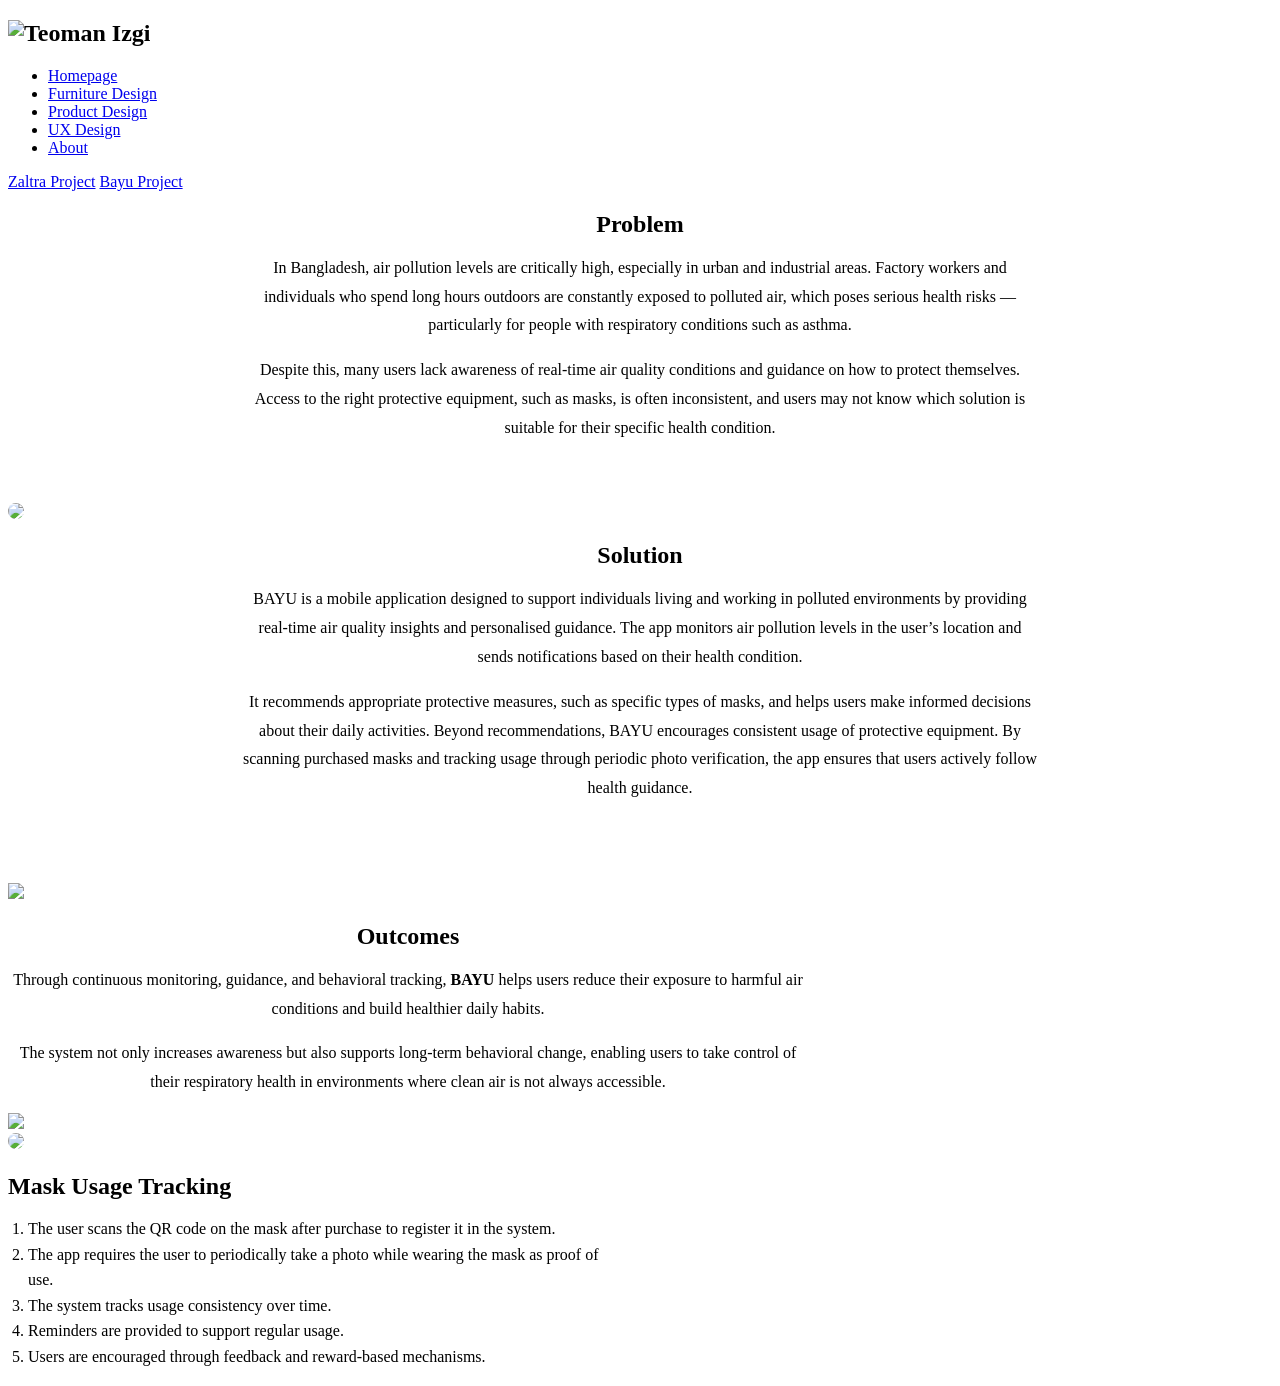
==== bayu.html @ 33c97164 "Add files via upload" ====
<!DOCTYPE html>
<html lang="tr">
<head>
  <meta charset="UTF-8">
  <meta name="viewport" content="width=device-width, initial-scale=1.0">
  <title>Bayu Project | UX Design</title>

  <link href="https://fonts.googleapis.com/css2?family=Inter:wght@300;400;600;800&display=swap" rel="stylesheet">
  <link rel="stylesheet" href="style.css">
</head>

<body>

  <!-- NAV -->
  <nav id="nav">
    <h1 class="logo">
    <img src="images/logo.png" alt="Teoman Izgi">
</h1>
    <ul>
      <li><a href="index.html">Homepage</a></li>
      <li><a href="furniture.html">Furniture Design</a></li>
      <li><a href="product.html">Product Design</a></li>
      <li class="active"><a href="uxdesign.html">UX Design</a></li>
      <li><a href="index.html#about">About</a></li>
    </ul>
  </nav>

  <section class="chair-wrapper">

    <!-- MENU -->
    <div class="chair-menu">
      <a href="zaltra.html">Zaltra Project</a>
<a href="bayu.html" class="active">Bayu Project</a>

    </div>

<div class="bayu-block">
      <!-- 1️⃣ FULL TEXT -->
      <div class="bayu-row bayu-row-full-text">
        <div class="box">
<div style="text-align: center; max-width: 800px; margin: 0 auto 60px auto;">
  
  <h2 style="margin-bottom: 15px;">Problem</h2>

  <p style="line-height: 1.8; margin-bottom: 12px;">
    In Bangladesh, air pollution levels are critically high, especially in urban and industrial areas. 
    Factory workers and individuals who spend long hours outdoors are constantly exposed to polluted air, 
    which poses serious health risks — particularly for people with respiratory conditions such as asthma.
  </p>

  <p style="line-height: 1.8;">
    Despite this, many users lack awareness of real-time air quality conditions and guidance on how to protect themselves. 
    Access to the right protective equipment, such as masks, is often inconsistent, and users may not know which solution 
    is suitable for their specific health condition.
  </p>

</div>
      </div>

      <!-- 2️⃣ IMAGE LEFT + TEXT RIGHT -->
      <div class="bayu-row bayu-row-mix">
        <img src="images/uxdesignbayu1.2.png" style="border-radius: 30px;">
        <div class="box">
<div style="text-align: center; max-width: 800px; margin: 0 auto 80px auto;">
  
  <h2 style="margin-bottom: 15px;">Solution</h2>

  <p style="line-height: 1.8; margin-bottom: 12px;">
    BAYU is a mobile application designed to support individuals living and working in polluted environments 
    by providing real-time air quality insights and personalised guidance. The app monitors air pollution levels 
    in the user’s location and sends notifications based on their health condition.
  </p>

  <p style="line-height: 1.8;">
    It recommends appropriate protective measures, such as specific types of masks, and helps users make informed 
    decisions about their daily activities. Beyond recommendations, BAYU encourages consistent usage of protective 
    equipment. By scanning purchased masks and tracking usage through periodic photo verification, the app ensures 
    that users actively follow health guidance.
  </p>

</div>
        </div>
      </div>

      <!-- 3️⃣ FULL IMAGE -->
      <div class="bayu-row bayu-row-full">
        <img src="images/uxdesignbayu1.1.jpeg">
      </div>

      <!-- 4️⃣ FULL TEXT -->
      <div class="bayu-row bayu-row-full-text">
        <div class="box">
<div style="text-align: center; max-width: 800px; margin: 0 ;">
  
  <h2 style="margin-bottom: 15px;">Outcomes</h2>

  <p style="line-height: 1.8; margin-bottom: 12px;">
    Through continuous monitoring, guidance, and behavioral tracking, <strong>BAYU</strong> helps users reduce their exposure 
    to harmful air conditions and build healthier daily habits.
  </p>

  <p style="line-height: 1.8;">
    The system not only increases awareness but also supports long-term behavioral change, enabling users to take control 
    of their respiratory health in environments where clean air is not always accessible.
  </p>

</div>
        </div>
      </div>

      <!-- 5️⃣ FULL IMAGE -->
      <div class="bayu-row bayu-row-full">
        <img src="images/uxdesignbayu1.3.jpg">
      </div>

      <!-- 6️⃣ IMAGE + TEXT -->
      <div class="bayu-row bayu-row-mix">
        <img src="images/uxdesignbayu1.4.jpeg" style="border-radius: 30px;">
        <div class="box">
<div style="text-align: left; max-width: 600px;">
  <h2 style="margin-bottom: 10px;">Mask Usage Tracking</h2>
  
  <ol style="padding-left: 20px; line-height: 1.6;">
    <li>The user scans the QR code on the mask after purchase to register it in the system.</li>
    <li>The app requires the user to periodically take a photo while wearing the mask as proof of use.</li>
    <li>The system tracks usage consistency over time.</li>
    <li>Reminders are provided to support regular usage.</li>
    <li>Users are encouraged through feedback and reward-based mechanisms.</li>
  </ol>
</div>
        </div>
      </div>

    </div>

  </section>

  <script src="script.js"></script>

</body>
</html>
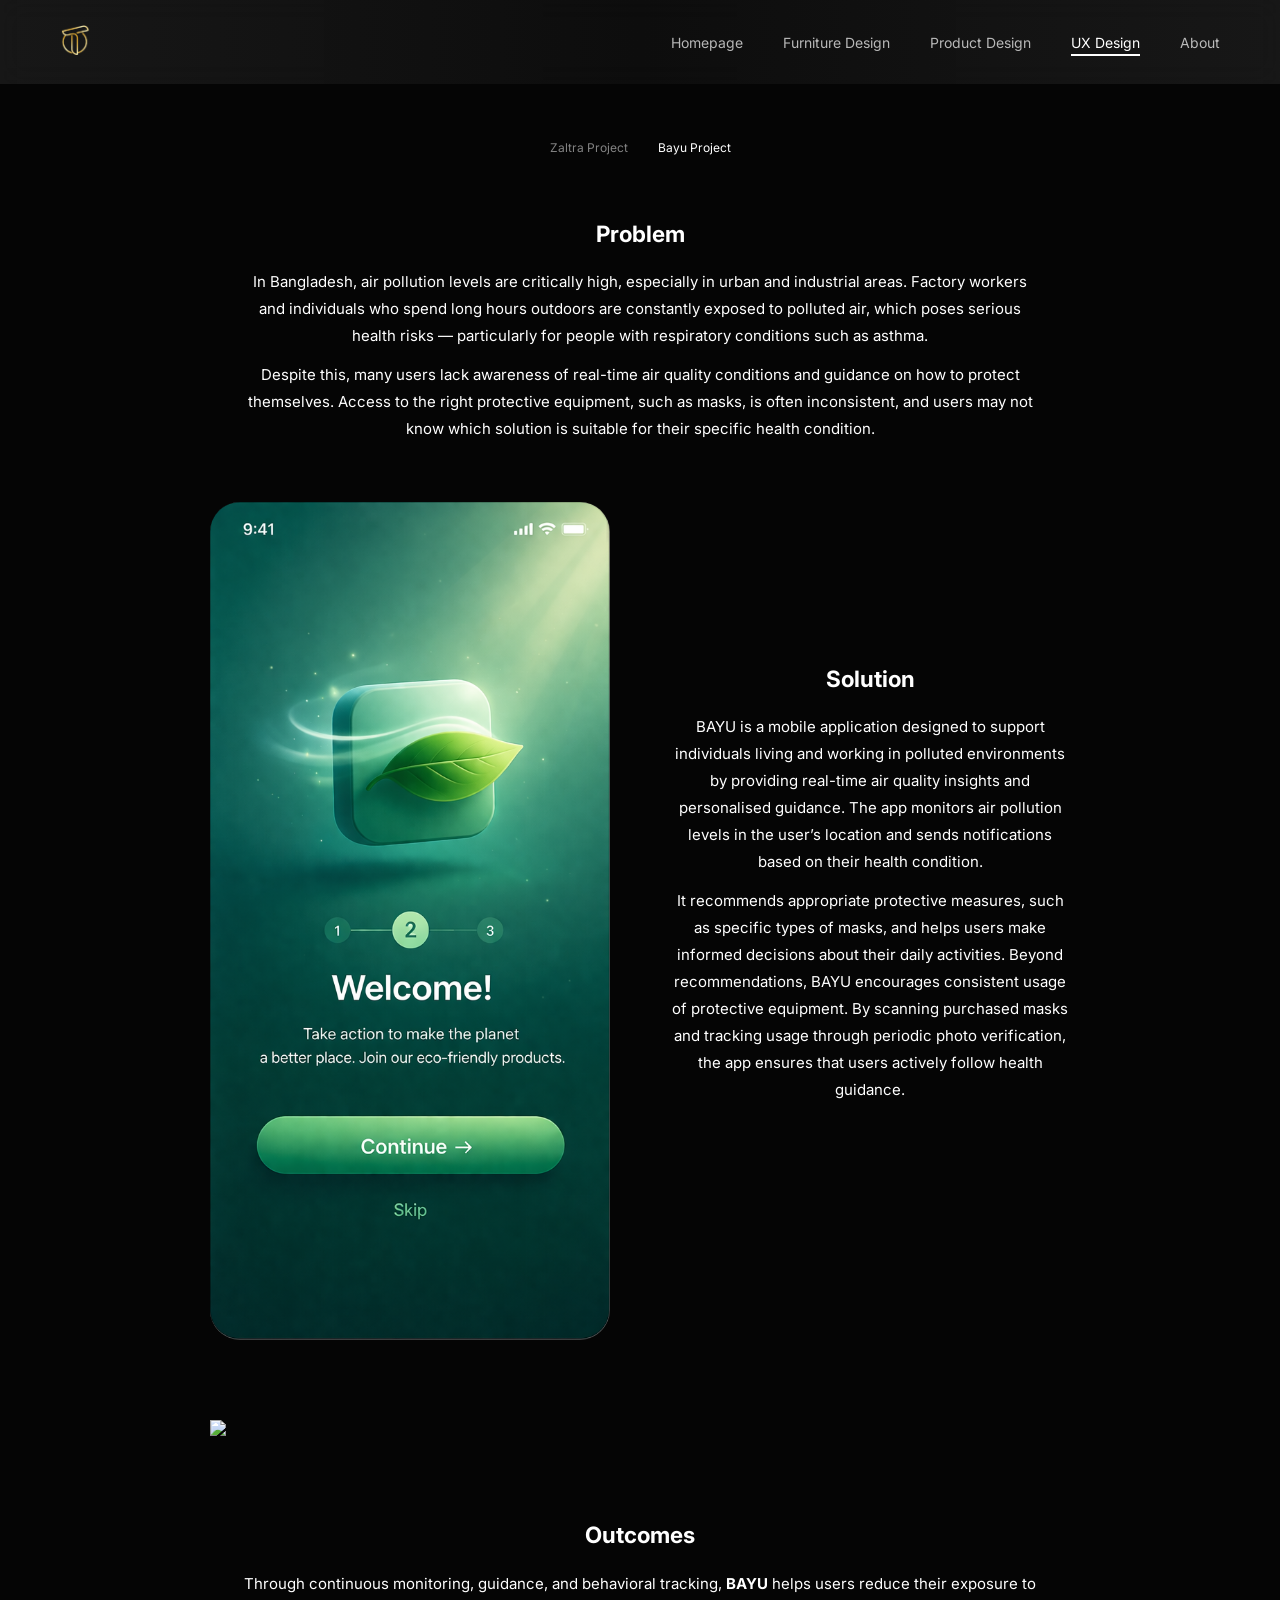
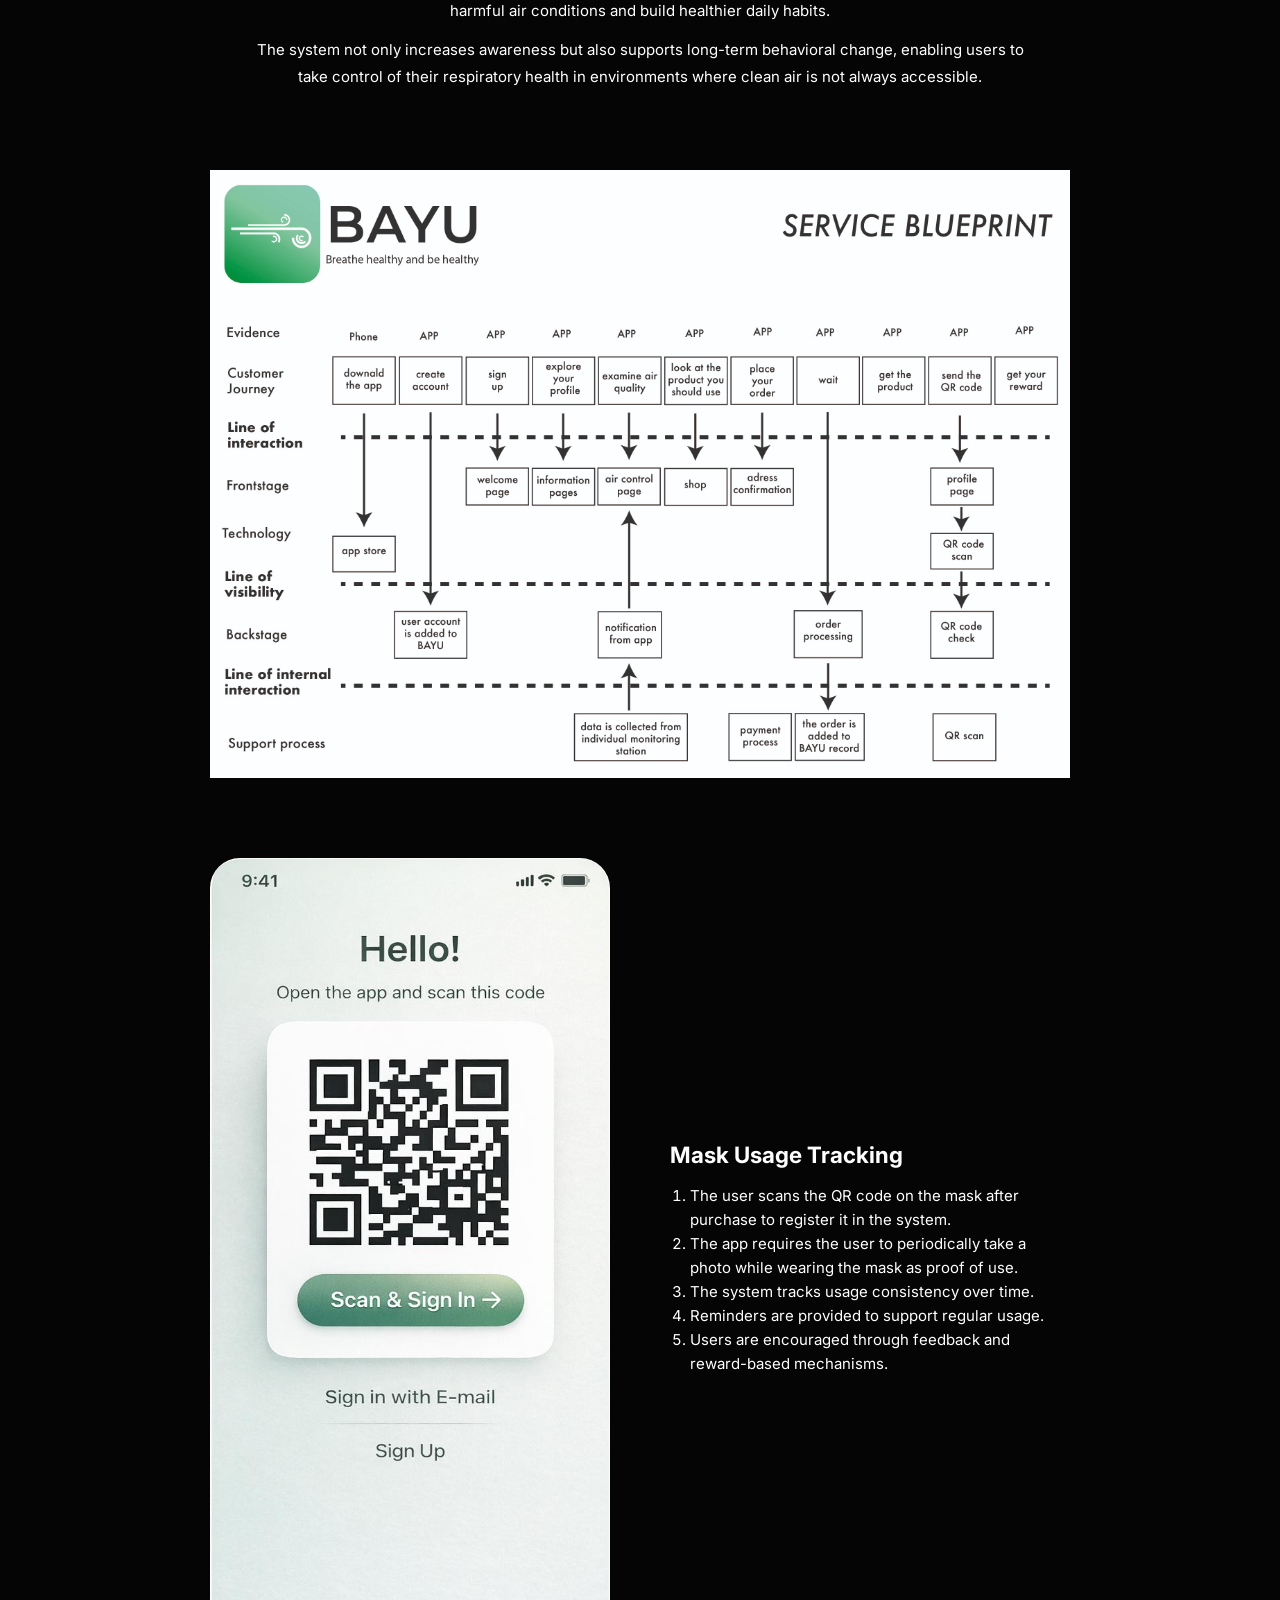
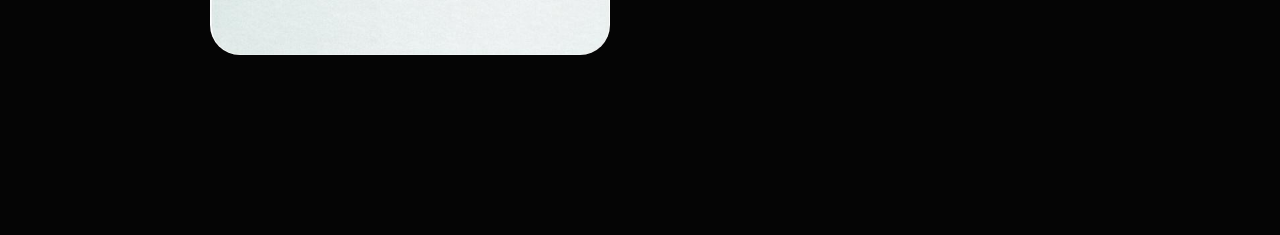
==== commit c58a34b2: "Update bayu.html" ====
--- a/bayu.html
+++ b/bayu.html
@@ -15,6 +15,11 @@
   <nav id="nav">
     <h1 class="logo">
     <img src="images/logo.png" alt="Teoman Izgi">
+      <div class="hamburger">
+  <span></span>
+  <span></span>
+  <span></span>
+</div>
 </h1>
     <ul>
       <li><a href="index.html">Homepage</a></li>
@@ -138,4 +143,4 @@
   <script src="script.js"></script>
 
 </body>
-</html>+</html>
--- a/style.css
+++ b/style.css
@@ -0,0 +1,1659 @@
+* { margin:0; padding:0; box-sizing:border-box; }
+
+body {
+  font-family: 'Inter', sans-serif;
+  background:#050505;
+  color:#fff;
+  overflow-x:hidden;
+}
+
+a { color:inherit; text-decoration:none; }
+
+/* NAV */
+nav {
+  position:fixed;
+  top:0;
+  width:100%;
+  display:flex;
+  justify-content:space-between;
+  align-items:center;
+  padding:25px 60px;
+  background:rgba(5,5,5,0.4);
+  backdrop-filter: blur(14px);
+  z-index:1000;
+  transition:0.3s;
+}
+
+nav.scrolled {
+  padding:15px 60px;
+  background:rgba(5,5,5,0.9);
+}
+
+nav h1 {
+  font-weight:800;
+  letter-spacing:2px;
+  font-size:18px;
+}
+
+nav ul {
+  display:flex;
+  gap:40px;
+  list-style:none;
+}
+
+nav li {
+  font-size:14px;
+  opacity:0.7;
+  cursor:pointer;
+  position:relative;
+}
+
+nav li::after {
+  content:'';
+  position:absolute;
+  width:0;
+  height:2px;
+  bottom:-5px;
+  left:0;
+  background:#fff;
+  transition:0.3s;
+}
+
+nav li:hover {
+  opacity:1;
+}
+
+nav li:hover::after {
+  width:100%;
+}
+
+
+
+/* NAV */
+nav {
+  position:fixed;
+  top:0;
+  width:100%;
+  display:flex;
+  justify-content:space-between;
+  align-items:center;
+  padding:25px 60px;
+
+  /* 🔥 BURASI ÖNEMLİ */
+  background: linear-gradient(
+    to right,
+    rgba(80,80,80,0.25),
+    rgba(20,20,20,0.55),
+    rgba(80,80,80,0.25)
+  );
+
+  backdrop-filter: blur(14px);
+
+  z-index:1000;
+  transition:0.3s;
+}
+
+nav.scrolled {
+  padding:15px 60px;
+
+  background: linear-gradient(
+    to right,
+    rgba(40,40,40,0.6),
+    rgba(10,10,10,0.9),
+    rgba(40,40,40,0.6)
+  );
+}
+/* HERO */
+.hero {
+  height:100vh;
+  position:relative;
+  overflow:hidden;
+}
+
+.slide {
+  position:absolute;
+  width:100%;
+  height:100%;
+  background-size:cover;
+  background-position:center;
+  opacity:0;
+  transform:scale(1.1);
+  transition:1.5s ease;
+}
+
+.slide.active {
+  opacity:1;
+  transform:scale(1);
+}
+
+.overlay {
+  position:absolute;
+  width:100%;
+  height:100%;
+  background:linear-gradient(180deg, rgba(0,0,0,0.2), rgba(0,0,0,0.85));
+  z-index:2;
+}
+
+.hero-content {
+  position:absolute;
+  top:50%;
+  left:50%;
+  transform:translate(-50%, -50%);
+  text-align:center;
+  z-index:5;
+}
+
+.hero-content h1 {
+  font-size:72px;
+  font-weight:800;
+  letter-spacing:6px;
+  margin-bottom:20px;
+  opacity:0;
+  transform:translateY(20px);
+  animation:fadeUp 1.5s forwards 0.5s;
+}
+
+.hero-content p {
+  font-size:16px;
+  letter-spacing:2px;
+  opacity:0;
+  transform:translateY(20px);
+  animation:fadeUp 1.5s forwards 1s;
+}
+
+@keyframes fadeUp {
+  to {
+    opacity:1;
+    transform:translateY(0);
+  }
+}
+
+
+/* =========================
+   ABOUT PREMIUM
+========================= */
+
+/* ABOUT GENEL */
+.about {
+  padding:100px 60px;
+  text-align:center; /* 🔥 her şey ortalı hisseder */
+}
+
+/* BAŞLIK */
+.about-title {
+  font-size:32px;
+  margin-bottom:60px;
+}
+
+/* TOP CONTAINER */
+.about-top {
+  display:grid;
+  grid-template-columns:380px 1fr;
+  gap:60px;
+
+  max-width:1100px;
+  margin:0 auto; /* 🔥 ortala */
+  text-align:left; /* sadece içerik düzgün okunsun */
+}
+
+/* FOTO */
+.about-image img {
+  width:100%;
+  height:280px;
+  object-fit:cover;
+  border-radius:16px;
+}
+
+/* TEXT */
+.about-text p {
+  margin-bottom:20px;
+  line-height:1.8;
+  opacity:0.8;
+}
+
+/* ALT TEXT */
+.about-bottom {
+  max-width:1100px;   /* 🔥 üst blokla aynı hizaya getirir */
+  margin:40px auto 0; /* 🔥 ortala + spacing */
+  text-align:left;
+}
+
+.about-bottom p {
+  margin-bottom:20px;
+  line-height:1.8;
+  opacity:0.8;
+}
+/* SKILLS */
+.about-skills {
+  display:grid;
+  grid-template-columns:repeat(3,1fr);
+  gap:40px;
+  margin-top:80px;
+  max-width:1100px;
+  margin-left:auto;
+  margin-right:auto;
+}
+
+/* BOX */
+.skill-box {
+  border-top:1px solid rgba(255,255,255,0.2);
+  padding-top:20px;
+}
+
+.skill-box h3 {
+  margin-bottom:15px;
+  font-size:16px;
+  letter-spacing:1px;
+}
+
+.skill-box p {
+  opacity:0.7;
+  margin-bottom:8px;
+  font-size:14px;
+}
+
+
+/* PROJECTS */
+.projects {
+  padding:80px 60px;
+}
+
+.projects h2 {
+  text-align:center;
+  margin-bottom:80px;
+  font-size:30px;
+}
+
+.grid {
+  display:grid;
+  grid-template-columns:repeat(auto-fit,minmax(280px,1fr));
+  gap:40px;
+}
+
+.card {
+  position:relative;
+  border-radius:24px;
+  overflow:hidden;
+  cursor:pointer;
+}
+
+.card img {
+  width:100%;
+  height:350px;
+  object-fit:cover;
+  transition:0.6s;
+}
+
+.card:hover img {
+  transform:scale(1.1);
+  filter:brightness(0.6);
+}
+
+.card-content {
+  position:absolute;
+  bottom:20px;
+  left:20px;
+  opacity:0;
+  transform:translateY(20px);
+  transition:0.5s;
+}
+
+.card:hover .card-content {
+  opacity:1;
+  transform:translateY(0);
+}
+
+.card-content h3 {
+  font-size:20px;
+}
+
+/* =========================
+   FURNITURE PAGE ONLY
+========================= */
+
+.furniture-title {
+  padding-top:140px;
+  text-align:center;
+}
+
+.furniture-title h2 {
+  font-size:66px;
+  letter-spacing:2px;
+}
+
+/* GRID CENTER */
+.furniture-projects {
+  padding:80px 40px 120px;
+  max-width:1600px;
+  margin:auto;
+}
+
+/* 4 COLUMN */
+.furniture-grid {
+  display:grid;
+  grid-template-columns:repeat(4,1fr);
+  gap:50px;
+}
+
+/* CARD */
+.furniture-card {
+  position:relative;
+  overflow:hidden;
+  border-radius:16px;
+  cursor:pointer;
+}
+
+/* LONG IMAGE */
+.furniture-card img {
+  width:100%;
+  height:500px;
+  object-fit:cover;
+  transition:0.6s;
+}
+
+/* HOVER */
+.furniture-card:hover img {
+  transform:scale(1.1);
+  filter:brightness(0.6);
+}
+
+/* TEXT */
+.furniture-card .card-content {
+  position:absolute;
+  bottom:20px;
+  left:20px;
+  opacity:0;
+  transform:translateY(20px);
+  transition:0.5s;
+}
+
+.furniture-card:hover .card-content {
+  opacity:1;
+  transform:translateY(0);
+}
+
+.furniture-card h3 {
+  font-size:30px;
+  font-weight:600;
+  letter-spacing:1px;
+}
+
+/* =========================
+   ACTIVE MENU FIX
+========================= */
+
+nav li.active {
+  opacity:1;
+}
+
+nav li.active::after {
+  width:100%;
+}
+
+/* =========================
+   CHAIR PAGE FULL
+========================= */
+
+.chair-wrapper {
+  max-width:900px;
+  margin:auto;
+  padding:140px 20px 100px;
+}
+
+/* MENU */
+.chair-menu {
+  display:flex;
+  justify-content:center;  /* 🔥 ortala */
+  gap:30px;                /* 🔥 aralarındaki mesafe */
+  margin-bottom:60px;
+}
+
+.chair-menu a {
+  font-size:12px;
+  opacity:0.5;
+  text-decoration:none;
+  color:#fff;
+  transition:0.3s;
+}
+
+.chair-menu a:hover {
+  opacity:1;
+}
+
+.chair-menu a.active {
+  opacity:1;
+}
+
+/* TITLE */
+.design-title {
+  font-size:18px;
+  margin-bottom:25px;
+  letter-spacing:1px;
+}
+
+/* ROW GENEL */
+.row {
+  display:grid;
+  grid-template-columns:1fr 1fr;
+  gap:20px;
+  margin-bottom:20px;
+}
+
+/* IMAGE */
+.row img {
+  width:100%;
+  aspect-ratio:4/5;
+  object-fit:cover;
+}
+
+/* TEXT (BOX KALDIRILMIŞ HAL) */
+.box {
+  padding: 0;
+  font-size: 15px;
+  line-height: 1.7;
+  display: flex;
+
+  justify-content: center;   /* yatay ortalama */
+  align-items: center;       /* dikey ortalama */
+
+  text-align: center;        /* text ortalama */
+}
+
+/* ALT TEXT ROW FIX */
+.row-text {
+  display:grid;
+  grid-template-columns:1fr 1fr;
+  gap:20px;
+  align-items:stretch;
+}
+
+.row-text .box {
+  height:100%;
+}
+
+/* DIVIDER */
+.divider {
+  height:1px;
+  background:rgba(255,255,255,0.1);
+  margin:40px 0;
+}
+
+/* =========================
+   SPEEDSENSE LAYOUT
+========================= */
+
+/* FULL TEXT */
+.row-full-text {
+  display:block;
+  margin-bottom:20px;
+}
+
+.row-full-text .box {
+  width:100%;
+}
+
+/* FULL IMAGE */
+.row-full {
+  display:block;
+  margin:20px 0;
+}
+
+.row-full img {
+  width:100%;
+  aspect-ratio:16/9;
+  object-fit:cover;
+}
+
+
+/* =========================
+   PLANTER LAYOUT
+========================= */
+
+/* FULL TEXT */
+.row-full-text {
+  display:block;
+  margin-bottom:20px;
+}
+
+.row-full-text .box {
+  width:100%;
+}
+
+
+/* UX SAYFASI - ORTALI 2 KART */
+.uxdesign-page .furniture-grid {
+    
+  display:grid;
+  grid-template-columns:repeat(2, minmax(300px, 700px)); /* 🔥 2 kart */
+  justify-content:center; /* 🔥 ortala */
+  gap:40px;
+}
+
+/* =========================
+   UX CASE MIX LAYOUT
+========================= */
+
+/* IMAGE + TEXT */
+.row-mix {
+  display:grid;
+  grid-template-columns:1fr 1fr;
+  gap:20px;
+  margin-bottom:20px;
+}
+
+.row-mix img {
+  width:100%;
+  aspect-ratio:4/5;
+  object-fit:cover;
+}
+
+/* CONTACT */
+.contact {
+  padding:80px 60px 100px;
+  text-align:center;
+}
+
+.contact h2 {
+  margin-bottom:60px;
+  font-size:30px;
+}
+
+.contact-grid {
+  display:grid;
+  grid-template-columns:repeat(4,1fr); /* 🔥 sabit 4 kolon */
+  gap:40px;
+  max-width:1200px;
+  margin:auto;
+}
+
+.contact-box {
+  padding:20px;
+  border:1px solid rgba(255,255,255,0.1);
+}
+
+.contact-box p:first-child {
+  opacity:0.6;
+  margin-bottom:10px;
+}
+.contact-box a {
+  color:#fff;
+  text-decoration:none;
+  opacity:0.8;
+  transition:0.3s;
+}
+
+.contact-box a:hover {
+  opacity:1;
+}
+
+html {
+  scroll-behavior: smooth;
+}
+
+#about {
+  scroll-margin-top: 20vh;
+}
+
+#lighting02 {
+  scroll-margin-top: 20vh;
+}
+
+/* LOGO */
+.logo img {
+  height:30px;      /* 🔥 ideal başlangıç */
+  width:auto;
+  object-fit:contain;
+  transition:0.3s;
+}
+
+.logo:hover img {
+  opacity:0.8;
+}
+
+/* =========================
+   ZALTRA PAGE (ISOLATED)
+========================= */
+
+/* tüm görseller */
+.zaltra-block img {
+  width: 100%;
+  height: auto;
+  display: block;
+
+  /* 🔥 eski sistemi override */
+  aspect-ratio: auto !important;
+  object-fit: contain !important;
+}
+
+/* ROW spacing */
+.zaltra-row {
+  margin-bottom: 80px;
+}
+
+/* TEXT FULL */
+.zaltra-row-full-text {
+  display: block;
+}
+
+.zaltra-row-full-text .box {
+  width: 100%;
+}
+
+/* IMAGE + TEXT */
+.zaltra-row-mix {
+  display: grid;
+  grid-template-columns: 1fr 1fr;
+  gap: 60px;
+  align-items: center;
+}
+
+/* FULL IMAGE */
+.zaltra-row-full img {
+  width: 100%;
+  height: auto;
+}
+
+/* MOBILE */
+@media (max-width: 768px) {
+  .zaltra-row-mix {
+    grid-template-columns: 1fr;
+  }
+}
+/* =========================
+   BAYU PAGE FIX
+========================= */
+
+.bayu-block img {
+  width: 100%;
+  height: auto;
+  display: block;
+
+  /* 🔥 CRITICAL FIX */
+  aspect-ratio: auto !important;
+  object-fit: contain !important;
+}
+
+/* spacing */
+.bayu-row {
+  margin-bottom: 80px;
+}
+
+/* TEXT */
+.bayu-row-full-text {
+  display: block;
+}
+
+.bayu-row-full-text .box {
+  width: 100%;
+  text-align: left;
+  align-items: flex-start;
+}
+
+/* MIX (image + text) */
+.bayu-row-mix {
+  display: grid;
+  grid-template-columns: 1fr 1fr;
+  gap: 60px;
+  align-items: center;
+}
+
+/* FULL IMAGE */
+.bayu-row-full img {
+  width: 100%;
+  height: auto;
+}
+/* MOBILE */
+@media (max-width: 768px) {
+  .bayu-row-mix {
+    grid-template-columns: 1fr;
+  }
+}
+
+/* =========================
+   FINAL MOBILE (HAMBURGER)
+   desktop'a dokunmaz
+========================= */
+
+@media (max-width: 768px) {
+
+  /* NAV */
+  nav {
+    position: relative;
+    padding: 15px 20px;
+  }
+
+  /* HAMBURGER ICON */
+  nav::after {
+    content: "☰";
+    font-size: 22px;
+    position: absolute;
+    right: 20px;
+    top: 50%;
+    transform: translateY(-50%);
+    cursor: pointer;
+  }
+
+  /* MENU HIDDEN */
+  nav ul {
+    position: absolute;
+    top: 70px;
+    right: 20px;
+
+    display: none;
+    flex-direction: column;
+    gap: 15px;
+
+    background: rgba(20,20,20,0.95);
+    backdrop-filter: blur(20px);
+
+    padding: 20px;
+    border-radius: 12px;
+  }
+
+  * { margin:0; padding:0; box-sizing:border-box; }
+
+body {
+  font-family: 'Inter', sans-serif;
+  background:#050505;
+  color:#fff;
+  overflow-x:hidden;
+}
+
+a { color:inherit; text-decoration:none; }
+
+/* NAV */
+nav {
+  position:fixed;
+  top:0;
+  width:100%;
+  display:flex;
+  justify-content:space-between;
+  align-items:center;
+  padding:25px 60px;
+  background:rgba(5,5,5,0.4);
+  backdrop-filter: blur(14px);
+  z-index:1000;
+  transition:0.3s;
+}
+
+nav.scrolled {
+  padding:15px 60px;
+  background:rgba(5,5,5,0.9);
+}
+
+nav h1 {
+  font-weight:800;
+  letter-spacing:2px;
+  font-size:18px;
+}
+
+nav ul {
+  display:flex;
+  gap:40px;
+  list-style:none;
+}
+
+nav li {
+  font-size:14px;
+  opacity:0.7;
+  cursor:pointer;
+  position:relative;
+}
+
+nav li::after {
+  content:'';
+  position:absolute;
+  width:0;
+  height:2px;
+  bottom:-5px;
+  left:0;
+  background:#fff;
+  transition:0.3s;
+}
+
+nav li:hover {
+  opacity:1;
+}
+
+nav li:hover::after {
+  width:100%;
+}
+
+
+
+/* NAV */
+nav {
+  position:fixed;
+  top:0;
+  width:100%;
+  display:flex;
+  justify-content:space-between;
+  align-items:center;
+  padding:25px 60px;
+
+  /* 🔥 BURASI ÖNEMLİ */
+  background: linear-gradient(
+    to right,
+    rgba(80,80,80,0.25),
+    rgba(20,20,20,0.55),
+    rgba(80,80,80,0.25)
+  );
+
+  backdrop-filter: blur(14px);
+
+  z-index:1000;
+  transition:0.3s;
+}
+
+nav.scrolled {
+  padding:15px 60px;
+
+  background: linear-gradient(
+    to right,
+    rgba(40,40,40,0.6),
+    rgba(10,10,10,0.9),
+    rgba(40,40,40,0.6)
+  );
+}
+/* HERO */
+.hero {
+  height:100vh;
+  position:relative;
+  overflow:hidden;
+}
+
+.slide {
+  position:absolute;
+  width:100%;
+  height:100%;
+  background-size:cover;
+  background-position:center;
+  opacity:0;
+  transform:scale(1.1);
+  transition:1.5s ease;
+}
+
+.slide.active {
+  opacity:1;
+  transform:scale(1);
+}
+
+.overlay {
+  position:absolute;
+  width:100%;
+  height:100%;
+  background:linear-gradient(180deg, rgba(0,0,0,0.2), rgba(0,0,0,0.85));
+  z-index:2;
+}
+
+.hero-content {
+  position:absolute;
+  top:50%;
+  left:50%;
+  transform:translate(-50%, -50%);
+  text-align:center;
+  z-index:5;
+}
+
+.hero-content h1 {
+  font-size:72px;
+  font-weight:800;
+  letter-spacing:6px;
+  margin-bottom:20px;
+  opacity:0;
+  transform:translateY(20px);
+  animation:fadeUp 1.5s forwards 0.5s;
+}
+
+.hero-content p {
+  font-size:16px;
+  letter-spacing:2px;
+  opacity:0;
+  transform:translateY(20px);
+  animation:fadeUp 1.5s forwards 1s;
+}
+
+@keyframes fadeUp {
+  to {
+    opacity:1;
+    transform:translateY(0);
+  }
+}
+
+
+/* =========================
+   ABOUT PREMIUM
+========================= */
+
+/* ABOUT GENEL */
+.about {
+  padding:100px 60px;
+  text-align:center; /* 🔥 her şey ortalı hisseder */
+}
+
+/* BAŞLIK */
+.about-title {
+  font-size:32px;
+  margin-bottom:60px;
+}
+
+/* TOP CONTAINER */
+.about-top {
+  display:grid;
+  grid-template-columns:380px 1fr;
+  gap:60px;
+
+  max-width:1100px;
+  margin:0 auto; /* 🔥 ortala */
+  text-align:left; /* sadece içerik düzgün okunsun */
+}
+
+/* FOTO */
+.about-image img {
+  width:100%;
+  height:280px;
+  object-fit:cover;
+  border-radius:16px;
+}
+
+/* TEXT */
+.about-text p {
+  margin-bottom:20px;
+  line-height:1.8;
+  opacity:0.8;
+}
+
+/* ALT TEXT */
+.about-bottom {
+  max-width:1100px;   /* 🔥 üst blokla aynı hizaya getirir */
+  margin:40px auto 0; /* 🔥 ortala + spacing */
+  text-align:left;
+}
+
+.about-bottom p {
+  margin-bottom:20px;
+  line-height:1.8;
+  opacity:0.8;
+}
+/* SKILLS */
+.about-skills {
+  display:grid;
+  grid-template-columns:repeat(3,1fr);
+  gap:40px;
+  margin-top:80px;
+  max-width:1100px;
+  margin-left:auto;
+  margin-right:auto;
+}
+
+/* BOX */
+.skill-box {
+  border-top:1px solid rgba(255,255,255,0.2);
+  padding-top:20px;
+}
+
+.skill-box h3 {
+  margin-bottom:15px;
+  font-size:16px;
+  letter-spacing:1px;
+}
+
+.skill-box p {
+  opacity:0.7;
+  margin-bottom:8px;
+  font-size:14px;
+}
+
+
+/* PROJECTS */
+.projects {
+  padding:80px 60px;
+}
+
+.projects h2 {
+  text-align:center;
+  margin-bottom:80px;
+  font-size:30px;
+}
+
+.grid {
+  display:grid;
+  grid-template-columns:repeat(auto-fit,minmax(280px,1fr));
+  gap:40px;
+}
+
+.card {
+  position:relative;
+  border-radius:24px;
+  overflow:hidden;
+  cursor:pointer;
+}
+
+.card img {
+  width:100%;
+  height:350px;
+  object-fit:cover;
+  transition:0.6s;
+}
+
+.card:hover img {
+  transform:scale(1.1);
+  filter:brightness(0.6);
+}
+
+.card-content {
+  position:absolute;
+  bottom:20px;
+  left:20px;
+  opacity:0;
+  transform:translateY(20px);
+  transition:0.5s;
+}
+
+.card:hover .card-content {
+  opacity:1;
+  transform:translateY(0);
+}
+
+.card-content h3 {
+  font-size:20px;
+}
+
+/* =========================
+   FURNITURE PAGE ONLY
+========================= */
+
+.furniture-title {
+  padding-top:140px;
+  text-align:center;
+}
+
+.furniture-title h2 {
+  font-size:66px;
+  letter-spacing:2px;
+}
+
+/* GRID CENTER */
+.furniture-projects {
+  padding:80px 40px 120px;
+  max-width:1600px;
+  margin:auto;
+}
+
+/* 4 COLUMN */
+.furniture-grid {
+  display:grid;
+  grid-template-columns:repeat(4,1fr);
+  gap:50px;
+}
+
+/* CARD */
+.furniture-card {
+  position:relative;
+  overflow:hidden;
+  border-radius:16px;
+  cursor:pointer;
+}
+
+/* LONG IMAGE */
+.furniture-card img {
+  width:100%;
+  height:500px;
+  object-fit:cover;
+  transition:0.6s;
+}
+
+/* HOVER */
+.furniture-card:hover img {
+  transform:scale(1.1);
+  filter:brightness(0.6);
+}
+
+/* TEXT */
+.furniture-card .card-content {
+  position:absolute;
+  bottom:20px;
+  left:20px;
+  opacity:0;
+  transform:translateY(20px);
+  transition:0.5s;
+}
+
+.furniture-card:hover .card-content {
+  opacity:1;
+  transform:translateY(0);
+}
+
+.furniture-card h3 {
+  font-size:30px;
+  font-weight:600;
+  letter-spacing:1px;
+}
+
+/* =========================
+   ACTIVE MENU FIX
+========================= */
+
+nav li.active {
+  opacity:1;
+}
+
+nav li.active::after {
+  width:100%;
+}
+
+/* =========================
+   CHAIR PAGE FULL
+========================= */
+
+.chair-wrapper {
+  max-width:900px;
+  margin:auto;
+  padding:140px 20px 100px;
+}
+
+/* MENU */
+.chair-menu {
+  display:flex;
+  justify-content:center;  /* 🔥 ortala */
+  gap:30px;                /* 🔥 aralarındaki mesafe */
+  margin-bottom:60px;
+}
+
+.chair-menu a {
+  font-size:12px;
+  opacity:0.5;
+  text-decoration:none;
+  color:#fff;
+  transition:0.3s;
+}
+
+.chair-menu a:hover {
+  opacity:1;
+}
+
+.chair-menu a.active {
+  opacity:1;
+}
+
+/* TITLE */
+.design-title {
+  font-size:18px;
+  margin-bottom:25px;
+  letter-spacing:1px;
+}
+
+/* ROW GENEL */
+.row {
+  display:grid;
+  grid-template-columns:1fr 1fr;
+  gap:20px;
+  margin-bottom:20px;
+}
+
+/* IMAGE */
+.row img {
+  width:100%;
+  aspect-ratio:4/5;
+  object-fit:cover;
+}
+
+/* TEXT (BOX KALDIRILMIŞ HAL) */
+.box {
+  padding: 0;
+  font-size: 15px;
+  line-height: 1.7;
+  display: flex;
+
+  justify-content: center;   /* yatay ortalama */
+  align-items: center;       /* dikey ortalama */
+
+  text-align: center;        /* text ortalama */
+}
+
+/* ALT TEXT ROW FIX */
+.row-text {
+  display:grid;
+  grid-template-columns:1fr 1fr;
+  gap:20px;
+  align-items:stretch;
+}
+
+.row-text .box {
+  height:100%;
+}
+
+/* DIVIDER */
+.divider {
+  height:1px;
+  background:rgba(255,255,255,0.1);
+  margin:40px 0;
+}
+
+/* =========================
+   SPEEDSENSE LAYOUT
+========================= */
+
+/* FULL TEXT */
+.row-full-text {
+  display:block;
+  margin-bottom:20px;
+}
+
+.row-full-text .box {
+  width:100%;
+}
+
+/* FULL IMAGE */
+.row-full {
+  display:block;
+  margin:20px 0;
+}
+
+.row-full img {
+  width:100%;
+  aspect-ratio:16/9;
+  object-fit:cover;
+}
+
+
+/* =========================
+   PLANTER LAYOUT
+========================= */
+
+/* FULL TEXT */
+.row-full-text {
+  display:block;
+  margin-bottom:20px;
+}
+
+.row-full-text .box {
+  width:100%;
+}
+
+
+/* UX SAYFASI - ORTALI 2 KART */
+.uxdesign-page .furniture-grid {
+    
+  display:grid;
+  grid-template-columns:repeat(2, minmax(300px, 700px)); /* 🔥 2 kart */
+  justify-content:center; /* 🔥 ortala */
+  gap:40px;
+}
+
+/* =========================
+   UX CASE MIX LAYOUT
+========================= */
+
+/* IMAGE + TEXT */
+.row-mix {
+  display:grid;
+  grid-template-columns:1fr 1fr;
+  gap:20px;
+  margin-bottom:20px;
+}
+
+.row-mix img {
+  width:100%;
+  aspect-ratio:4/5;
+  object-fit:cover;
+}
+
+/* CONTACT */
+.contact {
+  padding:80px 60px 100px;
+  text-align:center;
+}
+
+.contact h2 {
+  margin-bottom:60px;
+  font-size:30px;
+}
+
+.contact-grid {
+  display:grid;
+  grid-template-columns:repeat(4,1fr); /* 🔥 sabit 4 kolon */
+  gap:40px;
+  max-width:1200px;
+  margin:auto;
+}
+
+.contact-box {
+  padding:20px;
+  border:1px solid rgba(255,255,255,0.1);
+}
+
+.contact-box p:first-child {
+  opacity:0.6;
+  margin-bottom:10px;
+}
+.contact-box a {
+  color:#fff;
+  text-decoration:none;
+  opacity:0.8;
+  transition:0.3s;
+}
+
+.contact-box a:hover {
+  opacity:1;
+}
+
+html {
+  scroll-behavior: smooth;
+}
+
+#about {
+  scroll-margin-top: 20vh;
+}
+
+#lighting02 {
+  scroll-margin-top: 20vh;
+}
+
+/* LOGO */
+.logo img {
+  height:30px;      /* 🔥 ideal başlangıç */
+  width:auto;
+  object-fit:contain;
+  transition:0.3s;
+}
+
+.logo:hover img {
+  opacity:0.8;
+}
+
+/* =========================
+   ZALTRA PAGE (ISOLATED)
+========================= */
+
+/* tüm görseller */
+.zaltra-block img {
+  width: 100%;
+  height: auto;
+  display: block;
+
+  /* 🔥 eski sistemi override */
+  aspect-ratio: auto !important;
+  object-fit: contain !important;
+}
+
+/* ROW spacing */
+.zaltra-row {
+  margin-bottom: 80px;
+}
+
+/* TEXT FULL */
+.zaltra-row-full-text {
+  display: block;
+}
+
+.zaltra-row-full-text .box {
+  width: 100%;
+}
+
+/* IMAGE + TEXT */
+.zaltra-row-mix {
+  display: grid;
+  grid-template-columns: 1fr 1fr;
+  gap: 60px;
+  align-items: center;
+}
+
+/* FULL IMAGE */
+.zaltra-row-full img {
+  width: 100%;
+  height: auto;
+}
+
+/* MOBILE */
+@media (max-width: 768px) {
+  .zaltra-row-mix {
+    grid-template-columns: 1fr;
+  }
+}
+/* =========================
+   BAYU PAGE FIX
+========================= */
+
+.bayu-block img {
+  width: 100%;
+  height: auto;
+  display: block;
+
+  /* 🔥 CRITICAL FIX */
+  aspect-ratio: auto !important;
+  object-fit: contain !important;
+}
+
+/* spacing */
+.bayu-row {
+  margin-bottom: 80px;
+}
+
+/* TEXT */
+.bayu-row-full-text {
+  display: block;
+}
+
+.bayu-row-full-text .box {
+  width: 100%;
+  text-align: left;
+  align-items: flex-start;
+}
+
+/* MIX (image + text) */
+.bayu-row-mix {
+  display: grid;
+  grid-template-columns: 1fr 1fr;
+  gap: 60px;
+  align-items: center;
+}
+
+/* FULL IMAGE */
+.bayu-row-full img {
+  width: 100%;
+  height: auto;
+}
+/* MOBILE */
+@media (max-width: 768px) {
+  .bayu-row-mix {
+    grid-template-columns: 1fr;
+  }
+}
+
+/* =========================
+   FINAL MOBILE (HAMBURGER)
+   desktop'a dokunmaz
+========================= */
+
+@media (max-width: 768px) {
+
+  /* NAV */
+  nav {
+    position: relative;
+    padding: 15px 20px;
+  }
+
+  /* HAMBURGER ICON */
+  nav::after {
+    content: "☰";
+    font-size: 22px;
+    position: absolute;
+    right: 20px;
+    top: 50%;
+    transform: translateY(-50%);
+    cursor: pointer;
+  }
+
+  /* MENU HIDDEN */
+  nav ul {
+    position: absolute;
+    top: 70px;
+    right: 20px;
+
+    display: none;
+    flex-direction: column;
+    gap: 15px;
+
+    background: rgba(20,20,20,0.95);
+    backdrop-filter: blur(20px);
+
+    padding: 20px;
+    border-radius: 12px;
+  }
+
+  /* OPEN MENU */
+  nav:hover ul {
+    display: flex;
+  }
+
+  nav li {
+    font-size: 14px;
+    opacity: 0.8;
+  }
+
+  nav li.active {
+    opacity: 1;
+  }
+
+  nav li:hover {
+    opacity: 1;
+  }
+
+  /* HERO */
+  .hero-content h1 {
+    font-size: 32px;
+    letter-spacing: 2px;
+  }
+
+  .hero-content p {
+    font-size: 13px;
+  }
+
+  /* ABOUT */
+  .about {
+    padding: 60px 20px;
+  }
+
+  .about-top {
+    grid-template-columns: 1fr !important;
+    gap: 30px;
+    text-align: center;
+  }
+
+  .about-bottom {
+    text-align: center;
+  }
+
+  /* SKILLS */
+  .about-skills {
+    grid-template-columns: 1fr !important;
+  }
+
+  /* PROJECT GRID */
+  .grid {
+    grid-template-columns: 1fr;
+  }
+
+  /* FURNITURE */
+  .furniture-grid {
+    grid-template-columns: 1fr !important;
+  }
+
+  .furniture-title h2 {
+    font-size: 36px;
+  }
+
+  /* ROW SYSTEM */
+  .row,
+  .row-text,
+  .row-mix,
+  .bayu-row-mix {
+    grid-template-columns: 1fr !important;
+  }
+
+  /* CONTACT */
+  .contact {
+    padding: 60px 20px;
+  }
+
+  .contact-grid {
+    grid-template-columns: 1fr !important;
+  }
+
+  /* GLOBAL SPACING */
+  .projects,
+  .furniture-projects {
+    padding: 60px 20px;
+  }
+
+}
+
+  /* HERO */
+  .hero-content h1 {
+    font-size: 32px;
+    letter-spacing: 2px;
+  }
+
+  .hero-content p {
+    font-size: 13px;
+  }
+
+  /* ABOUT */
+  .about {
+    padding: 60px 20px;
+  }
+
+  .about-top {
+    grid-template-columns: 1fr !important;
+    gap: 30px;
+    text-align: center;
+  }
+
+  .about-bottom {
+    text-align: center;
+  }
+
+  /* SKILLS */
+  .about-skills {
+    grid-template-columns: 1fr !important;
+  }
+
+  /* PROJECT GRID */
+  .grid {
+    grid-template-columns: 1fr;
+  }
+
+  /* FURNITURE */
+  .furniture-grid {
+    grid-template-columns: 1fr !important;
+  }
+
+  .furniture-title h2 {
+    font-size: 36px;
+  }
+
+  /* ROW SYSTEM */
+  .row,
+  .row-text,
+  .row-mix,
+  .bayu-row-mix {
+    grid-template-columns: 1fr !important;
+  }
+
+  /* CONTACT */
+  .contact {
+    padding: 60px 20px;
+  }
+
+  .contact-grid {
+    grid-template-columns: 1fr !important;
+  }
+
+  /* GLOBAL SPACING */
+  .projects,
+  .furniture-projects {
+    padding: 60px 20px;
+  }
+
+}
